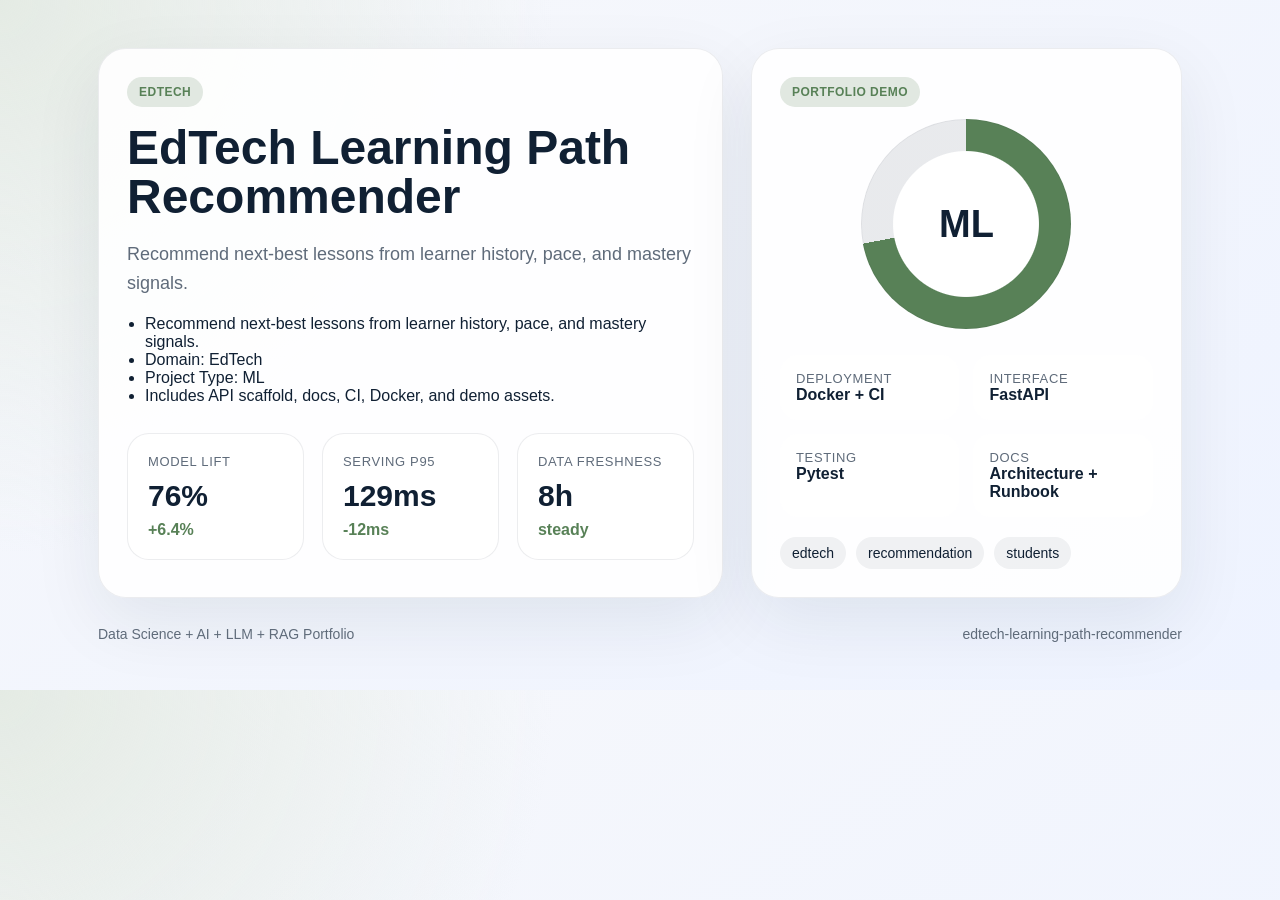
==== demo/index.html @ 85853e22 "Publish production-ready portfolio project" ====
<!doctype html>
        <html lang="en">
        <head>
          <meta charset="utf-8">
          <meta name="viewport" content="width=device-width, initial-scale=1">
          <title>EdTech Learning Path Recommender</title>
          <style>
            :root {
              --accent: #588157;
              --ink: #102033;
              --muted: #5f6b7a;
              --card: rgba(255,255,255,0.88);
              --bg-1: #f7f8fb;
              --bg-2: #eef3ff;
            }
            * { box-sizing: border-box; }
            body {
              margin: 0;
              font-family: "Avenir Next", "Segoe UI", sans-serif;
              color: var(--ink);
              background:
                radial-gradient(circle at top left, color-mix(in srgb, var(--accent) 16%, white), transparent 38%),
                linear-gradient(145deg, var(--bg-1), var(--bg-2));
            }
            main {
              max-width: 1180px;
              margin: 0 auto;
              padding: 48px;
            }
            .hero {
              display: grid;
              grid-template-columns: 1.45fr 1fr;
              gap: 28px;
              align-items: stretch;
            }
            .panel {
              background: var(--card);
              border: 1px solid rgba(16, 32, 51, 0.08);
              border-radius: 28px;
              padding: 28px;
              box-shadow: 0 24px 70px rgba(16, 32, 51, 0.08);
            }
            .eyebrow {
              display: inline-flex;
              padding: 8px 12px;
              border-radius: 999px;
              background: color-mix(in srgb, var(--accent) 18%, white);
              color: var(--accent);
              font-weight: 700;
              letter-spacing: 0.04em;
              text-transform: uppercase;
              font-size: 12px;
            }
            h1 {
              font-size: 48px;
              line-height: 1.03;
              margin: 16px 0 18px;
            }
            p {
              color: var(--muted);
              font-size: 18px;
              line-height: 1.6;
              margin: 0 0 18px;
            }
            ul {
              margin: 18px 0 0;
              padding-left: 18px;
              color: var(--ink);
            }
            .cards {
              display: grid;
              grid-template-columns: repeat(3, 1fr);
              gap: 18px;
              margin-top: 28px;
            }
            .card {
              background: white;
              border-radius: 22px;
              padding: 20px;
              border: 1px solid rgba(16, 32, 51, 0.08);
            }
            .card span, .meta span {
              display: block;
              color: var(--muted);
              font-size: 13px;
              text-transform: uppercase;
              letter-spacing: 0.05em;
            }
            .card strong {
              display: block;
              font-size: 30px;
              margin: 10px 0 8px;
            }
            .card em {
              color: var(--accent);
              font-style: normal;
              font-weight: 700;
            }
            .visual {
              min-height: 100%;
              display: flex;
              flex-direction: column;
              justify-content: space-between;
            }
            .ring {
              width: 210px;
              height: 210px;
              margin: 12px auto 26px;
              border-radius: 50%;
              background:
                radial-gradient(circle closest-side, white 69%, transparent 70%),
                conic-gradient(var(--accent) 0 72%, rgba(16, 32, 51, 0.09) 72% 100%);
              display: grid;
              place-items: center;
              box-shadow: inset 0 0 0 1px rgba(16, 32, 51, 0.05);
            }
            .ring strong {
              font-size: 38px;
            }
            .meta {
              display: grid;
              grid-template-columns: repeat(2, 1fr);
              gap: 14px;
            }
            .meta article {
              background: white;
              border-radius: 18px;
              padding: 16px;
            }
            .tag-list {
              display: flex;
              flex-wrap: wrap;
              gap: 10px;
              list-style: none;
              padding: 0;
              margin: 20px 0 0;
            }
            .tag-list li {
              padding: 8px 12px;
              border-radius: 999px;
              background: rgba(16, 32, 51, 0.06);
              font-size: 14px;
            }
            .footer {
              margin-top: 28px;
              display: flex;
              justify-content: space-between;
              color: var(--muted);
              font-size: 14px;
            }
          </style>
        </head>
        <body>
          <main>
            <section class="hero">
              <div class="panel">
                <span class="eyebrow">EdTech</span>
                <h1>EdTech Learning Path Recommender</h1>
                <p>Recommend next-best lessons from learner history, pace, and mastery signals.</p>
                <ul>
                  <li>Recommend next-best lessons from learner history, pace, and mastery signals.</li><li>Domain: EdTech</li><li>Project Type: ML</li><li>Includes API scaffold, docs, CI, Docker, and demo assets.</li>
                </ul>
                <div class="cards">
                  <article class='card'><span>Model Lift</span><strong>76%</strong><em>+6.4%</em></article>
<article class='card'><span>Serving P95</span><strong>129ms</strong><em>-12ms</em></article>
<article class='card'><span>Data Freshness</span><strong>8h</strong><em>steady</em></article>
                </div>
              </div>
              <div class="panel visual">
                <div>
                  <span class="eyebrow">Portfolio Demo</span>
                  <div class="ring"><strong>ML</strong></div>
                </div>
                <div class="meta">
                  <article><span>Deployment</span><strong>Docker + CI</strong></article>
                  <article><span>Interface</span><strong>FastAPI</strong></article>
                  <article><span>Testing</span><strong>Pytest</strong></article>
                  <article><span>Docs</span><strong>Architecture + Runbook</strong></article>
                </div>
                <ul class="tag-list"><li>edtech</li><li>recommendation</li><li>students</li></ul>
              </div>
            </section>
            <div class="footer">
              <span>Data Science + AI + LLM + RAG Portfolio</span>
              <span>edtech-learning-path-recommender</span>
            </div>
          </main>
        </body>
        </html>
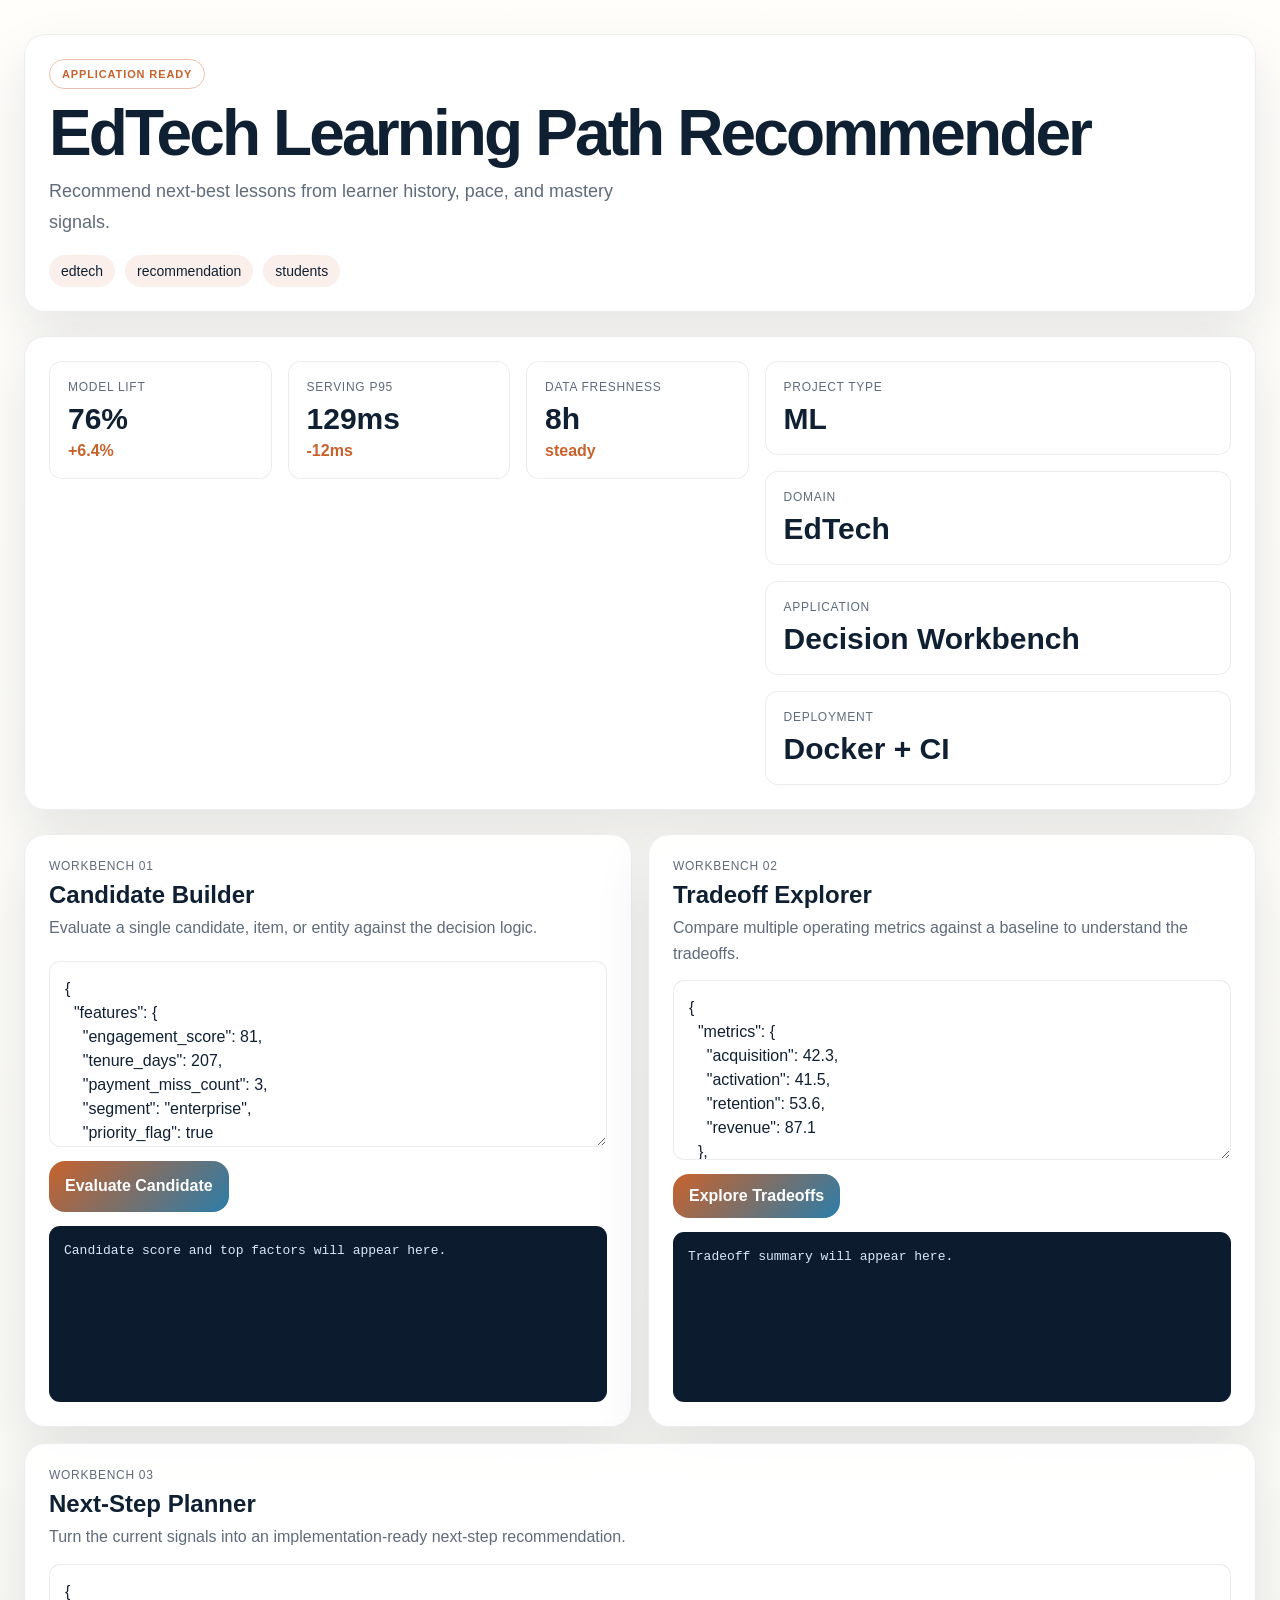
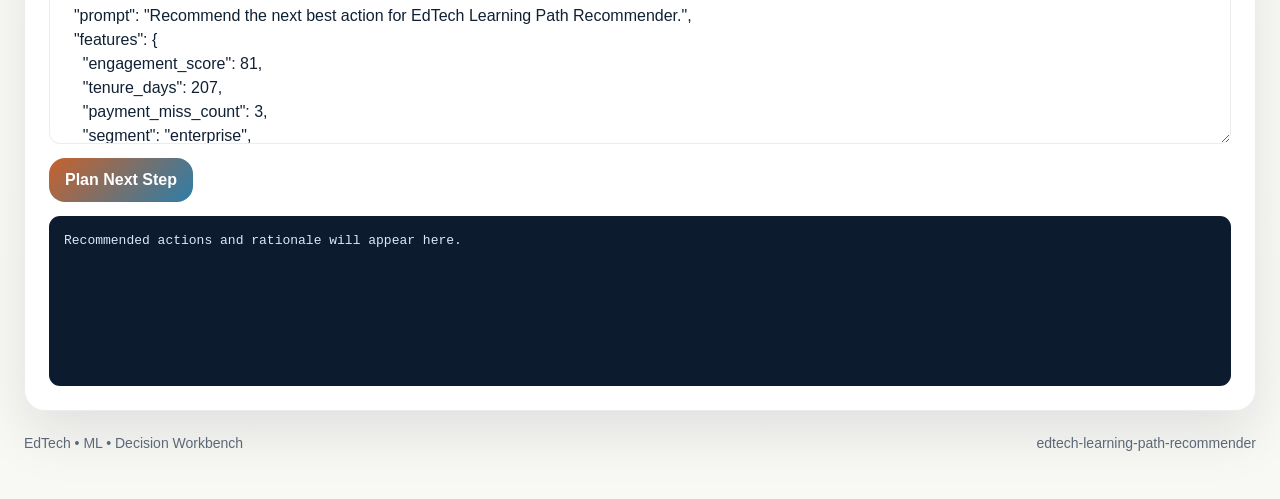
==== commit 29455312: "Publish production-ready portfolio project" ====
--- a/demo/index.html
+++ b/demo/index.html
@@ -5,186 +5,110 @@
           <meta charset="utf-8">
           <meta name="viewport" content="width=device-width, initial-scale=1">
           <title>EdTech Learning Path Recommender</title>
-          <style>
-            :root {
-              --accent: #588157;
-              --ink: #102033;
-              --muted: #5f6b7a;
-              --card: rgba(255,255,255,0.88);
-              --bg-1: #f7f8fb;
-              --bg-2: #eef3ff;
-            }
-            * { box-sizing: border-box; }
-            body {
-              margin: 0;
-              font-family: "Avenir Next", "Segoe UI", sans-serif;
-              color: var(--ink);
-              background:
-                radial-gradient(circle at top left, color-mix(in srgb, var(--accent) 16%, white), transparent 38%),
-                linear-gradient(145deg, var(--bg-1), var(--bg-2));
-            }
-            main {
-              max-width: 1180px;
-              margin: 0 auto;
-              padding: 48px;
-            }
-            .hero {
-              display: grid;
-              grid-template-columns: 1.45fr 1fr;
-              gap: 28px;
-              align-items: stretch;
-            }
-            .panel {
-              background: var(--card);
-              border: 1px solid rgba(16, 32, 51, 0.08);
-              border-radius: 28px;
-              padding: 28px;
-              box-shadow: 0 24px 70px rgba(16, 32, 51, 0.08);
-            }
-            .eyebrow {
-              display: inline-flex;
-              padding: 8px 12px;
-              border-radius: 999px;
-              background: color-mix(in srgb, var(--accent) 18%, white);
-              color: var(--accent);
-              font-weight: 700;
-              letter-spacing: 0.04em;
-              text-transform: uppercase;
-              font-size: 12px;
-            }
-            h1 {
-              font-size: 48px;
-              line-height: 1.03;
-              margin: 16px 0 18px;
-            }
-            p {
-              color: var(--muted);
-              font-size: 18px;
-              line-height: 1.6;
-              margin: 0 0 18px;
-            }
-            ul {
-              margin: 18px 0 0;
-              padding-left: 18px;
-              color: var(--ink);
-            }
-            .cards {
-              display: grid;
-              grid-template-columns: repeat(3, 1fr);
-              gap: 18px;
-              margin-top: 28px;
-            }
-            .card {
-              background: white;
-              border-radius: 22px;
-              padding: 20px;
-              border: 1px solid rgba(16, 32, 51, 0.08);
-            }
-            .card span, .meta span {
-              display: block;
-              color: var(--muted);
-              font-size: 13px;
-              text-transform: uppercase;
-              letter-spacing: 0.05em;
-            }
-            .card strong {
-              display: block;
-              font-size: 30px;
-              margin: 10px 0 8px;
-            }
-            .card em {
-              color: var(--accent);
-              font-style: normal;
-              font-weight: 700;
-            }
-            .visual {
-              min-height: 100%;
-              display: flex;
-              flex-direction: column;
-              justify-content: space-between;
-            }
-            .ring {
-              width: 210px;
-              height: 210px;
-              margin: 12px auto 26px;
-              border-radius: 50%;
-              background:
-                radial-gradient(circle closest-side, white 69%, transparent 70%),
-                conic-gradient(var(--accent) 0 72%, rgba(16, 32, 51, 0.09) 72% 100%);
-              display: grid;
-              place-items: center;
-              box-shadow: inset 0 0 0 1px rgba(16, 32, 51, 0.05);
-            }
-            .ring strong {
-              font-size: 38px;
-            }
-            .meta {
-              display: grid;
-              grid-template-columns: repeat(2, 1fr);
-              gap: 14px;
-            }
-            .meta article {
-              background: white;
-              border-radius: 18px;
-              padding: 16px;
-            }
-            .tag-list {
-              display: flex;
-              flex-wrap: wrap;
-              gap: 10px;
-              list-style: none;
-              padding: 0;
-              margin: 20px 0 0;
-            }
-            .tag-list li {
-              padding: 8px 12px;
-              border-radius: 999px;
-              background: rgba(16, 32, 51, 0.06);
-              font-size: 14px;
-            }
-            .footer {
-              margin-top: 28px;
-              display: flex;
-              justify-content: space-between;
-              color: var(--muted);
-              font-size: 14px;
-            }
-          </style>
+          <link rel="stylesheet" href="./styles.css">
         </head>
-        <body>
-          <main>
+        <body class="surface-paper">
+          <div class="page layout-board eyebrow-outline headline-normal modules-2 hero-align-left">
             <section class="hero">
-              <div class="panel">
-                <span class="eyebrow">EdTech</span>
-                <h1>EdTech Learning Path Recommender</h1>
-                <p>Recommend next-best lessons from learner history, pace, and mastery signals.</p>
-                <ul>
-                  <li>Recommend next-best lessons from learner history, pace, and mastery signals.</li><li>Domain: EdTech</li><li>Project Type: ML</li><li>Includes API scaffold, docs, CI, Docker, and demo assets.</li>
+              <div class="panel hero-copy">
+                <span class="eyebrow" data-health>Decision Workbench</span>
+                <h1 id="project-title">EdTech Learning Path Recommender</h1>
+                <p id="project-summary" class="lead">Recommend next-best lessons from learner history, pace, and mastery signals.</p>
+                <ul id="project-tags" class="tag-list">
+                  <li>edtech</li><li>recommendation</li><li>students</li>
                 </ul>
-                <div class="cards">
+              </div>
+              <div class="panel hero-side">
+                <div class="metric-grid">
                   <article class='card'><span>Model Lift</span><strong>76%</strong><em>+6.4%</em></article>
 <article class='card'><span>Serving P95</span><strong>129ms</strong><em>-12ms</em></article>
 <article class='card'><span>Data Freshness</span><strong>8h</strong><em>steady</em></article>
                 </div>
-              </div>
-              <div class="panel visual">
-                <div>
-                  <span class="eyebrow">Portfolio Demo</span>
-                  <div class="ring"><strong>ML</strong></div>
+                <div class="mini-grid">
+                  <article class='mini-card'><span>Project Type</span><strong>ML</strong></article><article class='mini-card'><span>Domain</span><strong>EdTech</strong></article><article class='mini-card'><span>Application</span><strong>Decision Workbench</strong></article><article class='mini-card'><span>Deployment</span><strong>Docker + CI</strong></article>
                 </div>
-                <div class="meta">
-                  <article><span>Deployment</span><strong>Docker + CI</strong></article>
-                  <article><span>Interface</span><strong>FastAPI</strong></article>
-                  <article><span>Testing</span><strong>Pytest</strong></article>
-                  <article><span>Docs</span><strong>Architecture + Runbook</strong></article>
-                </div>
-                <ul class="tag-list"><li>edtech</li><li>recommendation</li><li>students</li></ul>
               </div>
             </section>
-            <div class="footer">
-              <span>Data Science + AI + LLM + RAG Portfolio</span>
+            <section class="app-grid">
+              <article class="panel module js-module span-normal">
+          <div class="module-header">
+            <span>Workbench 01</span>
+            <h2>Candidate Builder</h2>
+            <p>Evaluate a single candidate, item, or entity against the decision logic.</p>
+          </div>
+          <textarea class="js-input">{
+  &quot;features&quot;: {
+    &quot;engagement_score&quot;: 81,
+    &quot;tenure_days&quot;: 207,
+    &quot;payment_miss_count&quot;: 3,
+    &quot;segment&quot;: &quot;enterprise&quot;,
+    &quot;priority_flag&quot;: true
+  }
+}</textarea>
+          <div class="button-row">
+            <button class="js-run" data-endpoint="/score" data-input-mode="json">Evaluate Candidate</button>
+          </div>
+          <pre class="js-output">Candidate score and top factors will appear here.</pre>
+        </article>
+<article class="panel module js-module span-normal">
+          <div class="module-header">
+            <span>Workbench 02</span>
+            <h2>Tradeoff Explorer</h2>
+            <p>Compare multiple operating metrics against a baseline to understand the tradeoffs.</p>
+          </div>
+          <textarea class="js-input">{
+  &quot;metrics&quot;: {
+    &quot;acquisition&quot;: 42.3,
+    &quot;activation&quot;: 41.5,
+    &quot;retention&quot;: 53.6,
+    &quot;revenue&quot;: 87.1
+  },
+  &quot;baseline&quot;: {
+    &quot;acquisition&quot;: 38.92,
+    &quot;activation&quot;: 38.18,
+    &quot;retention&quot;: 49.31,
+    &quot;revenue&quot;: 80.13
+  }
+}</textarea>
+          <div class="button-row">
+            <button class="js-run" data-endpoint="/analyze" data-input-mode="json">Explore Tradeoffs</button>
+          </div>
+          <pre class="js-output">Tradeoff summary will appear here.</pre>
+        </article>
+<article class="panel module js-module span-wide">
+          <div class="module-header">
+            <span>Workbench 03</span>
+            <h2>Next-Step Planner</h2>
+            <p>Turn the current signals into an implementation-ready next-step recommendation.</p>
+          </div>
+          <textarea class="js-input">{
+  &quot;prompt&quot;: &quot;Recommend the next best action for EdTech Learning Path Recommender.&quot;,
+  &quot;features&quot;: {
+    &quot;engagement_score&quot;: 81,
+    &quot;tenure_days&quot;: 207,
+    &quot;payment_miss_count&quot;: 3,
+    &quot;segment&quot;: &quot;enterprise&quot;,
+    &quot;priority_flag&quot;: true
+  },
+  &quot;metrics&quot;: {
+    &quot;acquisition&quot;: 42.3,
+    &quot;activation&quot;: 41.5,
+    &quot;retention&quot;: 53.6,
+    &quot;revenue&quot;: 87.1
+  }
+}</textarea>
+          <div class="button-row">
+            <button class="js-run" data-endpoint="/recommend" data-input-mode="json">Plan Next Step</button>
+          </div>
+          <pre class="js-output">Recommended actions and rationale will appear here.</pre>
+        </article>
+            </section>
+            <footer class="footer">
+              <span>EdTech • ML • Decision Workbench</span>
               <span>edtech-learning-path-recommender</span>
-            </div>
-          </main>
+            </footer>
+          </div>
+          <script id="bootstrap-data" type="application/json">{"project": {"slug": "edtech-learning-path-recommender", "title": "EdTech Learning Path Recommender", "project_type": "ml", "domain": "EdTech", "summary": "Recommend next-best lessons from learner history, pace, and mastery signals.", "tags": ["edtech", "recommendation", "students"]}, "app_archetype": "workbench", "ui_profile": {"layout": "board", "surface": "paper", "font_stack": "\"Space Grotesk\", \"Segoe UI\", sans-serif", "radius": 21, "shadow": 55, "eyebrow_style": "outline", "module_columns": 2, "hero_align": "left", "headline_mode": "normal"}, "app_modules": [{"label": "Workbench 01", "title": "Candidate Builder", "description": "Evaluate a single candidate, item, or entity against the decision logic.", "endpoint": "/score", "input_mode": "json", "cta": "Evaluate Candidate", "prefill": "{\n  \"features\": {\n    \"engagement_score\": 81,\n    \"tenure_days\": 207,\n    \"payment_miss_count\": 3,\n    \"segment\": \"enterprise\",\n    \"priority_flag\": true\n  }\n}", "hint": "Candidate score and top factors will appear here.", "span": "normal"}, {"label": "Workbench 02", "title": "Tradeoff Explorer", "description": "Compare multiple operating metrics against a baseline to understand the tradeoffs.", "endpoint": "/analyze", "input_mode": "json", "cta": "Explore Tradeoffs", "prefill": "{\n  \"metrics\": {\n    \"acquisition\": 42.3,\n    \"activation\": 41.5,\n    \"retention\": 53.6,\n    \"revenue\": 87.1\n  },\n  \"baseline\": {\n    \"acquisition\": 38.92,\n    \"activation\": 38.18,\n    \"retention\": 49.31,\n    \"revenue\": 80.13\n  }\n}", "hint": "Tradeoff summary will appear here.", "span": "normal"}, {"label": "Workbench 03", "title": "Next-Step Planner", "description": "Turn the current signals into an implementation-ready next-step recommendation.", "endpoint": "/recommend", "input_mode": "json", "cta": "Plan Next Step", "prefill": "{\n  \"prompt\": \"Recommend the next best action for EdTech Learning Path Recommender.\",\n  \"features\": {\n    \"engagement_score\": 81,\n    \"tenure_days\": 207,\n    \"payment_miss_count\": 3,\n    \"segment\": \"enterprise\",\n    \"priority_flag\": true\n  },\n  \"metrics\": {\n    \"acquisition\": 42.3,\n    \"activation\": 41.5,\n    \"retention\": 53.6,\n    \"revenue\": 87.1\n  }\n}", "hint": "Recommended actions and rationale will appear here.", "span": "wide"}], "sample_features": {"engagement_score": 81, "tenure_days": 207, "payment_miss_count": 3, "segment": "enterprise", "priority_flag": true}, "sample_metrics": {"acquisition": 42.3, "activation": 41.5, "retention": 53.6, "revenue": 87.1}, "knowledge_base": ["EdTech Learning Path Recommender is positioned as a EdTech starter that emphasizes fast iteration, clear documentation, and production-friendly interfaces.", "The primary value proposition is: Recommend next-best lessons from learner history, pace, and mastery signals.", "Recommended operating model: ship a small API, add observability, validate outputs with stakeholder review, and monitor the top business KPI every week.", "Typical stakeholders include analytics, operations, product, and leadership teams working on edtech, recommendation, students."], "dashboard_metrics": [{"label": "Model Lift", "value": "76%", "delta": "+6.4%"}, {"label": "Serving P95", "value": "129ms", "delta": "-12ms"}, {"label": "Data Freshness", "value": "8h", "delta": "steady"}]}</script>
+          <script src="./app.js"></script>
         </body>
         </html>
--- a/demo/styles.css
+++ b/demo/styles.css
@@ -0,0 +1,348 @@
+
+:root {
+  --accent: #c8622c;
+  --accent-2: #2c7da9;
+  --accent-soft: color-mix(in srgb, var(--accent) 18%, white);
+  --radius: 21px;
+  --shadow-size: 55px;
+  --font-stack: "Space Grotesk", "Segoe UI", sans-serif;
+  --bg: #f4f7fb;
+  --card: rgba(255, 255, 255, 0.86);
+  --line: rgba(16, 32, 51, 0.08);
+  --ink: #102033;
+  --muted: #5f6b7a;
+  --output-bg: #0d1b2e;
+  --output-ink: #dae8ff;
+}
+* { box-sizing: border-box; }
+html, body { margin: 0; min-height: 100%; }
+body {
+  font-family: var(--font-stack);
+  color: var(--ink);
+  background: linear-gradient(145deg, #f8fbff, var(--bg));
+}
+body.surface-mist {
+  --bg: #eef4fb;
+  background:
+    radial-gradient(circle at top left, color-mix(in srgb, var(--accent) 18%, white), transparent 34%),
+    linear-gradient(145deg, #fbfdff, var(--bg));
+}
+body.surface-aurora {
+  --bg: #edf1ff;
+  background:
+    radial-gradient(circle at 0% 0%, color-mix(in srgb, var(--accent) 22%, white), transparent 38%),
+    radial-gradient(circle at 100% 100%, color-mix(in srgb, var(--accent-2) 20%, white), transparent 28%),
+    linear-gradient(135deg, #f7f8ff, var(--bg));
+}
+body.surface-sand {
+  --bg: #f5efe8;
+  --card: rgba(255, 251, 246, 0.9);
+  background:
+    linear-gradient(135deg, rgba(255,255,255,0.82), rgba(245, 239, 232, 0.98)),
+    radial-gradient(circle at top right, color-mix(in srgb, var(--accent) 16%, white), transparent 32%);
+}
+body.surface-slate {
+  --bg: #ecf0f7;
+  --card: rgba(248, 250, 255, 0.88);
+  background:
+    linear-gradient(160deg, #f7f9fc, var(--bg)),
+    radial-gradient(circle at bottom left, color-mix(in srgb, var(--accent-2) 16%, white), transparent 34%);
+}
+body.surface-paper {
+  --bg: #f8f8f4;
+  --card: rgba(255,255,255,0.93);
+  background:
+    linear-gradient(180deg, #fffefb, var(--bg));
+}
+body.surface-ink {
+  --bg: #0f1726;
+  --card: rgba(15, 23, 38, 0.88);
+  --line: rgba(226, 238, 255, 0.1);
+  --ink: #f5f8ff;
+  --muted: #b4c0cf;
+  --output-bg: rgba(255,255,255,0.06);
+  --output-ink: #f5f8ff;
+  background:
+    radial-gradient(circle at top left, color-mix(in srgb, var(--accent) 28%, transparent), transparent 42%),
+    linear-gradient(145deg, #09111d, var(--bg));
+}
+.page {
+  max-width: 1360px;
+  margin: 0 auto;
+  padding: 34px 24px 48px;
+  display: grid;
+  gap: 24px;
+}
+.panel {
+  background: var(--card);
+  border: 1px solid var(--line);
+  border-radius: var(--radius);
+  box-shadow: 0 24px var(--shadow-size) rgba(16, 32, 51, 0.1);
+  backdrop-filter: blur(18px);
+}
+.hero {
+  display: grid;
+  gap: 24px;
+}
+.hero-copy,
+.hero-side,
+.module {
+  padding: 24px;
+}
+.eyebrow {
+  display: inline-flex;
+  align-items: center;
+  gap: 8px;
+  padding: 8px 12px;
+  border-radius: 999px;
+  background: var(--accent-soft);
+  color: var(--accent);
+  text-transform: uppercase;
+  letter-spacing: 0.08em;
+  font-size: 11px;
+  font-weight: 800;
+}
+.page.eyebrow-outline .eyebrow {
+  background: transparent;
+  border: 1px solid color-mix(in srgb, var(--accent) 40%, white);
+}
+.page.eyebrow-soft .eyebrow {
+  background: color-mix(in srgb, var(--accent) 12%, white);
+  color: color-mix(in srgb, var(--accent) 82%, black);
+}
+h1 {
+  margin: 14px 0 12px;
+  font-size: clamp(2.2rem, 5vw, 4.4rem);
+  line-height: 0.96;
+  letter-spacing: -0.045em;
+}
+.page.headline-compact h1 { max-width: 10ch; }
+.page.headline-tall h1 { line-height: 1.03; font-size: clamp(2.4rem, 5vw, 4.8rem); }
+.lead {
+  margin: 0;
+  font-size: 18px;
+  line-height: 1.68;
+  color: var(--muted);
+  max-width: 62ch;
+}
+.tag-list {
+  list-style: none;
+  display: flex;
+  flex-wrap: wrap;
+  gap: 10px;
+  margin: 18px 0 0;
+  padding: 0;
+}
+.tag-list li {
+  padding: 8px 12px;
+  border-radius: 999px;
+  background: color-mix(in srgb, var(--accent) 10%, white);
+  color: var(--ink);
+  font-size: 14px;
+}
+.hero-side {
+  display: grid;
+  gap: 16px;
+}
+.metric-grid,
+.mini-grid,
+.app-grid {
+  display: grid;
+  gap: 16px;
+}
+.card,
+.mini-card {
+  background: color-mix(in srgb, var(--card) 92%, white);
+  border: 1px solid var(--line);
+  border-radius: calc(var(--radius) - 8px);
+  padding: 18px;
+}
+.card span,
+.mini-card span,
+.module-header span {
+  display: block;
+  color: var(--muted);
+  text-transform: uppercase;
+  letter-spacing: 0.06em;
+  font-size: 12px;
+}
+.card strong,
+.mini-card strong {
+  display: block;
+  margin-top: 8px;
+  font-size: 30px;
+}
+.card em {
+  display: inline-block;
+  margin-top: 6px;
+  font-style: normal;
+  color: var(--accent);
+  font-weight: 700;
+}
+.module {
+  display: grid;
+  gap: 14px;
+}
+.module-header h2 {
+  margin: 8px 0 6px;
+  font-size: 24px;
+}
+.module-header p {
+  margin: 0;
+  color: var(--muted);
+  line-height: 1.6;
+}
+textarea,
+button {
+  font: inherit;
+}
+textarea {
+  width: 100%;
+  min-height: 180px;
+  resize: vertical;
+  border: 1px solid var(--line);
+  border-radius: calc(var(--radius) - 10px);
+  padding: 15px;
+  background: rgba(255,255,255,0.82);
+  color: var(--ink);
+  line-height: 1.5;
+}
+body.surface-ink textarea {
+  background: rgba(255,255,255,0.05);
+}
+.module-input-text {
+  min-height: 110px;
+}
+.button-row {
+  display: flex;
+  flex-wrap: wrap;
+  gap: 10px;
+}
+button {
+  border: 0;
+  border-radius: 16px;
+  background: linear-gradient(135deg, var(--accent), var(--accent-2));
+  color: white;
+  padding: 13px 16px;
+  font-weight: 700;
+  cursor: pointer;
+}
+pre {
+  margin: 0;
+  white-space: pre-wrap;
+  word-break: break-word;
+  background: var(--output-bg);
+  color: var(--output-ink);
+  border-radius: calc(var(--radius) - 10px);
+  padding: 15px;
+  min-height: 170px;
+  line-height: 1.58;
+  font-size: 13px;
+  overflow: auto;
+}
+.footer {
+  display: flex;
+  justify-content: space-between;
+  color: var(--muted);
+  font-size: 14px;
+}
+.page.layout-horizon .hero {
+  grid-template-columns: 1.45fr 1fr;
+  align-items: stretch;
+}
+.page.layout-horizon.modules-2 .app-grid,
+.page.layout-horizon.modules-3 .app-grid {
+  grid-template-columns: repeat(3, minmax(0, 1fr));
+}
+.page.layout-rail .hero {
+  grid-template-columns: 0.92fr 1.08fr;
+}
+.page.layout-rail .hero-copy {
+  padding-top: 34px;
+}
+.page.layout-rail .app-grid {
+  grid-template-columns: repeat(2, minmax(0, 1fr));
+}
+.page.layout-folio .hero {
+  grid-template-columns: 1fr;
+}
+.page.layout-folio .hero-copy {
+  text-align: center;
+}
+.page.layout-folio .lead {
+  margin-inline: auto;
+}
+.page.layout-folio .tag-list {
+  justify-content: center;
+}
+.page.layout-folio .metric-grid {
+  grid-template-columns: repeat(3, minmax(0, 1fr));
+}
+.page.layout-folio .mini-grid {
+  grid-template-columns: repeat(4, minmax(0, 1fr));
+}
+.page.layout-folio .app-grid {
+  grid-template-columns: repeat(2, minmax(0, 1fr));
+}
+.page.layout-board .hero {
+  grid-template-columns: 1fr;
+}
+.page.layout-board .hero-side {
+  grid-template-columns: 1.2fr 0.8fr;
+  align-items: start;
+}
+.page.layout-board .metric-grid {
+  grid-template-columns: repeat(3, minmax(0, 1fr));
+}
+.page.layout-board .app-grid {
+  grid-template-columns: repeat(4, minmax(0, 1fr));
+}
+.page.layout-stack .hero {
+  grid-template-columns: 1fr;
+}
+.page.layout-stack .hero-side {
+  grid-template-columns: repeat(2, minmax(0, 1fr));
+}
+.page.layout-stack .app-grid {
+  grid-template-columns: repeat(3, minmax(0, 1fr));
+}
+.page.layout-console .hero {
+  grid-template-columns: 1.1fr 0.9fr;
+}
+.page.layout-console .panel,
+.page.layout-console .card,
+.page.layout-console .mini-card {
+  border-radius: 18px;
+}
+.page.modules-2 .app-grid {
+  grid-template-columns: repeat(2, minmax(0, 1fr));
+}
+.module.span-wide {
+  grid-column: span 2;
+}
+.hero-align-center .hero-copy {
+  text-align: center;
+}
+.hero-align-center .lead,
+.hero-align-center .tag-list {
+  margin-inline: auto;
+  justify-content: center;
+}
+@media (max-width: 1120px) {
+  .page.layout-horizon .hero,
+  .page.layout-rail .hero,
+  .page.layout-console .hero,
+  .page.layout-board .hero-side,
+  .page.layout-folio .mini-grid,
+  .page.layout-stack .hero-side,
+  .page.modules-2 .app-grid,
+  .page.layout-board .app-grid,
+  .page.layout-stack .app-grid,
+  .page.layout-horizon.modules-3 .app-grid,
+  .page.layout-folio .app-grid {
+    grid-template-columns: 1fr;
+  }
+  .module.span-wide {
+    grid-column: auto;
+  }
+}
